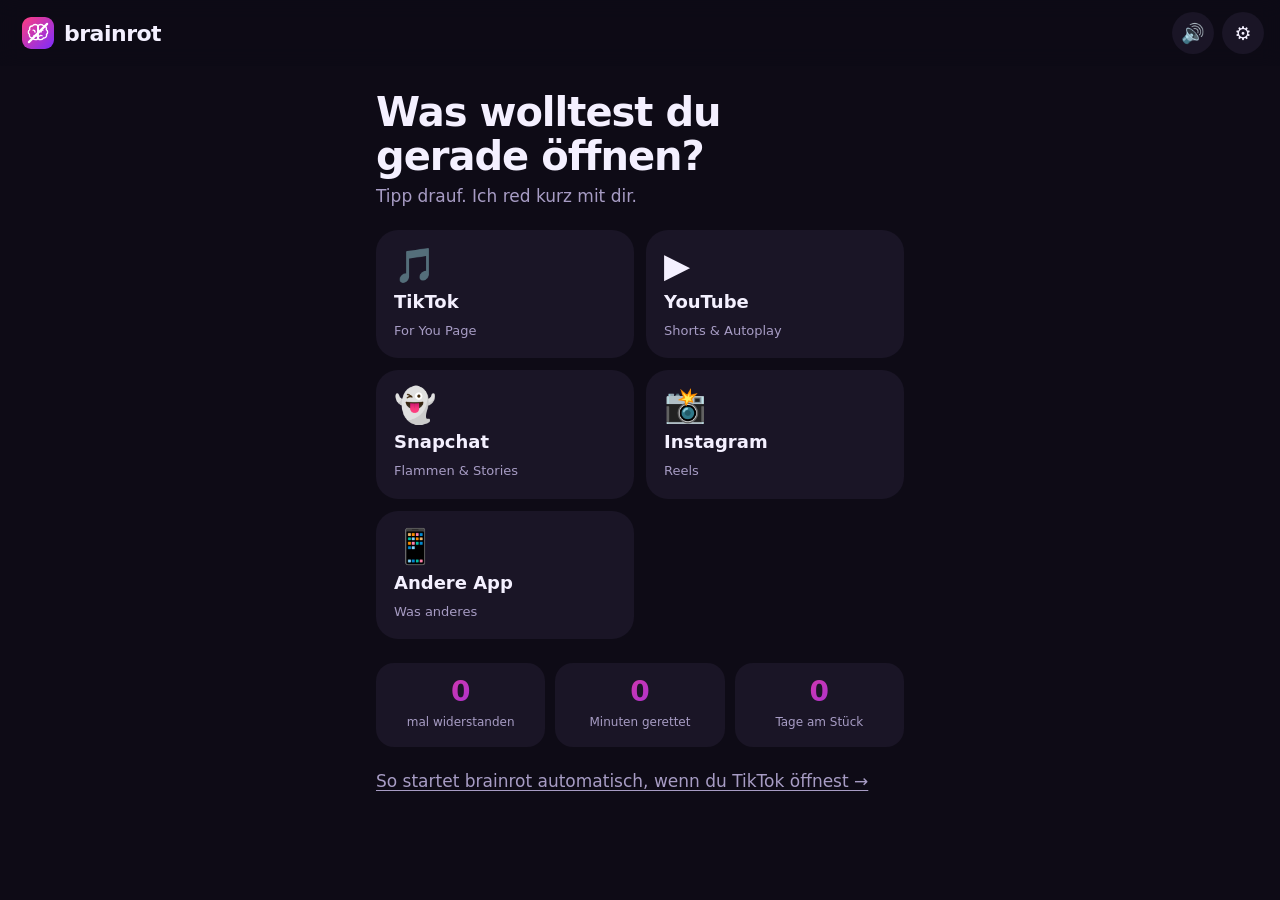
==== brainrot/index.html @ 264e48b2 "brainrot: Web-App, die einen aus TikTok, YouTube & Co. rausredet Installierbare Web-App im Ordner br" ====
<!doctype html>
<html lang="de">
<head>
  <meta charset="utf-8">
  <meta name="viewport" content="width=device-width, initial-scale=1, viewport-fit=cover">
  <title>brainrot – raus aus der App</title>
  <meta name="description" content="brainrot redet dich raus aus TikTok, YouTube, Snapchat und Instagram – bevor du eine Stunde weg bist.">
  <meta name="theme-color" content="#0e0b16">
  <meta name="apple-mobile-web-app-capable" content="yes">
  <meta name="apple-mobile-web-app-status-bar-style" content="black-translucent">
  <meta name="apple-mobile-web-app-title" content="brainrot">
  <link rel="manifest" href="manifest.webmanifest">
  <link rel="icon" href="icon.svg" type="image/svg+xml">
  <link rel="apple-touch-icon" href="icon-192.png">
  <link rel="stylesheet" href="style.css">
</head>
<body>
  <header class="kopf">
    <button class="logo" data-nav="start" aria-label="Zur Startseite">
      <img src="icon.svg" alt="" width="32" height="32"><span>brainrot</span>
    </button>
    <div class="kopf__knoepfe">
      <button class="rund" id="ton" aria-label="Stimme an/aus" title="Stimme an/aus">🔊</button>
      <button class="rund" data-nav="einrichten" aria-label="Einrichten" title="Automatisch starten">⚙️</button>
    </div>
  </header>

  <main>
    <!-- Start -->
    <section class="seite" id="start">
      <h1>Was wolltest du<br>gerade öffnen?</h1>
      <p class="leise">Tipp drauf. Ich red kurz mit dir.</p>

      <div class="apps" id="apps"></div>

      <div class="zahlen">
        <div><b id="z-siege">0</b><span>mal widerstanden</span></div>
        <div><b id="z-minuten">0</b><span>Minuten gerettet</span></div>
        <div><b id="z-serie">0</b><span>Tage am Stück</span></div>
      </div>

      <button class="link" data-nav="einrichten">So startet brainrot automatisch, wenn du TikTok öffnest →</button>
    </section>

    <!-- Gespräch -->
    <section class="seite" id="chat" hidden>
      <div class="verlauf" id="verlauf" aria-live="polite"></div>
      <div class="antworten" id="antworten"></div>
    </section>

    <!-- Einrichten -->
    <section class="seite" id="einrichten" hidden>
      <h1>Automatisch starten</h1>
      <p>
        Eine Website darf TikTok &amp; Co. nicht selbst löschen oder sperren – das darf nur dein Handy.
        Aber du kannst dein Handy so einstellen, dass <b>brainrot jedes Mal aufgeht</b>, wenn du so eine App öffnest.
      </p>

      <h2>📱 iPhone</h2>
      <ol>
        <li>Öffne diese Seite in <b>Safari</b> → Teilen-Knopf → <b>„Zum Home-Bildschirm“</b>.</li>
        <li>Öffne die App <b>Kurzbefehle</b> → unten <b>Automation</b> → <b>+</b>.</li>
        <li>Wähle <b>App</b> → z. B. TikTok → <b>„Wird geöffnet“</b> → <b>Sofort ausführen</b>.</li>
        <li>Aktion <b>„URL öffnen“</b> hinzufügen und diesen Link einfügen:</li>
      </ol>
      <div class="links" id="links"></div>

      <h2>🤖 Android</h2>
      <ol>
        <li>Öffne diese Seite in <b>Chrome</b> → Menü ⋮ → <b>„App installieren“</b>.</li>
        <li>Einstellungen → <b>Digital Wellbeing</b> → TikTok → <b>App-Timer</b> (z. B. 15 Min).</li>
        <li>Leg brainrot auf den Platz, wo vorher TikTok war – und TikTok in einen Ordner ganz hinten.</li>
      </ol>

      <h2>🗑️ Ganz weg damit?</h2>
      <p>Der stärkste Trick: App löschen und nur noch im Browser benutzen. Das ist so nervig, dass man es viel weniger macht.</p>

      <h2>Deine Zahlen</h2>
      <button class="knopf knopf--leise" id="zuruecksetzen">Alles zurücksetzen</button>
    </section>
  </main>

  <script src="app.js"></script>
</body>
</html>
---- brainrot/style.css ----
:root {
  --bg: #0e0b16;
  --karte: #1a1526;
  --karte2: #251d36;
  --text: #f4f0ff;
  --leise: #a79cc4;
  --pink: #ff3d7f;
  --lila: #7b2cff;
  --gruen: #2ee59d;
  --verlauf: linear-gradient(135deg, var(--pink), var(--lila));
}

* { box-sizing: border-box; }
html { -webkit-text-size-adjust: 100%; }
body {
  margin: 0;
  min-height: 100dvh;
  background: var(--bg);
  color: var(--text);
  font: 17px/1.5 system-ui, -apple-system, "Segoe UI", Roboto, sans-serif;
  padding: env(safe-area-inset-top) 0 env(safe-area-inset-bottom);
}
button { font: inherit; color: inherit; cursor: pointer; border: 0; background: none; }
[hidden] { display: none !important; }

.kopf {
  position: sticky; top: 0; z-index: 5;
  display: flex; align-items: center; justify-content: space-between;
  padding: 12px 16px;
  background: rgba(14, 11, 22, .85);
  backdrop-filter: blur(10px);
}
.logo { display: flex; align-items: center; gap: 10px; font-weight: 800; font-size: 22px; letter-spacing: -.5px; }
.logo img { border-radius: 9px; }
.kopf__knoepfe { display: flex; gap: 8px; }
.rund { width: 42px; height: 42px; border-radius: 50%; background: var(--karte); font-size: 19px; }

main { max-width: 560px; margin: 0 auto; padding: 8px 16px 40px; }
h1 { font-size: clamp(30px, 8vw, 40px); line-height: 1.1; letter-spacing: -1px; margin: 16px 0 6px; }
h2 { font-size: 20px; margin: 28px 0 8px; }
.leise { color: var(--leise); margin: 0 0 20px; }
ol { padding-left: 22px; } li { margin: 6px 0; }

/* App-Kacheln */
.apps { display: grid; grid-template-columns: repeat(2, 1fr); gap: 12px; }
.app {
  display: flex; flex-direction: column; align-items: flex-start; gap: 6px;
  padding: 18px; border-radius: 22px; background: var(--karte);
  text-align: left; transition: transform .12s;
}
.app:active { transform: scale(.96); }
.app__emoji { font-size: 34px; line-height: 1; }
.app__name { font-weight: 700; font-size: 18px; }
.app__klein { color: var(--leise); font-size: 13px; }

/* Zahlen */
.zahlen { display: grid; grid-template-columns: repeat(3, 1fr); gap: 10px; margin: 24px 0 16px; }
.zahlen div { background: var(--karte); border-radius: 18px; padding: 14px 10px; text-align: center; }
.zahlen b {
  display: block; font-size: 28px; line-height: 1.1;
  background: var(--verlauf); -webkit-background-clip: text; background-clip: text; color: transparent;
}
.zahlen span { font-size: 12px; color: var(--leise); }
.link { color: var(--leise); text-decoration: underline; text-underline-offset: 3px; padding: 6px 0; text-align: left; }

/* Gespräch */
#chat { display: flex; flex-direction: column; min-height: calc(100dvh - 90px); }
.verlauf { flex: 1; display: flex; flex-direction: column; gap: 10px; padding: 8px 0 16px; }
.blase {
  max-width: 85%; padding: 12px 16px; border-radius: 20px; animation: rein .25s ease-out;
  overflow-wrap: anywhere;
}
.blase--bot { align-self: flex-start; background: var(--karte2); border-bottom-left-radius: 6px; }
.blase--ich { align-self: flex-end; background: var(--verlauf); border-bottom-right-radius: 6px; font-weight: 600; }
.blase--tippt { display: flex; gap: 5px; padding: 16px 18px; }
.blase--tippt i { width: 8px; height: 8px; border-radius: 50%; background: var(--leise); animation: hops 1s infinite; }
.blase--tippt i:nth-child(2) { animation-delay: .15s; }
.blase--tippt i:nth-child(3) { animation-delay: .3s; }
@keyframes hops { 0%, 60%, 100% { transform: translateY(0); opacity: .5; } 30% { transform: translateY(-5px); opacity: 1; } }
@keyframes rein { from { opacity: 0; transform: translateY(8px); } }

.antworten {
  position: sticky; bottom: 0; display: flex; flex-direction: column; gap: 8px;
  padding: 12px 0 calc(12px + env(safe-area-inset-bottom));
  background: linear-gradient(transparent, var(--bg) 18px);
}
.knopf {
  width: 100%; padding: 15px 18px; border-radius: 16px;
  background: var(--karte); font-weight: 600; text-align: left;
  animation: rein .25s ease-out;
}
.knopf--gut { background: var(--gruen); color: #04130c; text-align: center; font-weight: 800; }
.knopf--leise { background: transparent; border: 1px solid var(--karte2); color: var(--leise); text-align: center; }
.knopf:disabled { opacity: .45; cursor: default; }

/* Atmen */
.atmen { align-self: center; display: grid; place-items: center; width: 220px; height: 220px; margin: 10px 0; }
.atmen__kreis {
  grid-area: 1 / 1; width: 90px; height: 90px; border-radius: 50%;
  background: var(--verlauf); opacity: .85; transition: transform 4s ease-in-out;
}
.atmen__kreis.gross { transform: scale(2.3); }
.atmen__text { grid-area: 1 / 1; font-weight: 800; font-size: 20px; z-index: 1; }

/* Einrichten */
.links { display: flex; flex-direction: column; gap: 8px; margin: 8px 0; }
.kopierzeile { display: flex; gap: 8px; align-items: center; background: var(--karte); padding: 10px 12px; border-radius: 14px; }
.kopierzeile code { flex: 1; font-size: 13px; color: var(--leise); overflow-wrap: anywhere; }
.kopierzeile button { padding: 6px 12px; border-radius: 10px; background: var(--karte2); font-size: 14px; white-space: nowrap; }

.konfetti { position: fixed; top: -20px; font-size: 26px; pointer-events: none; animation: fall 2.2s linear forwards; z-index: 10; }
@keyframes fall { to { transform: translateY(110vh) rotate(540deg); } }

@media (prefers-reduced-motion: reduce) {
  *, *::before, *::after { animation: none !important; transition: none !important; }
}
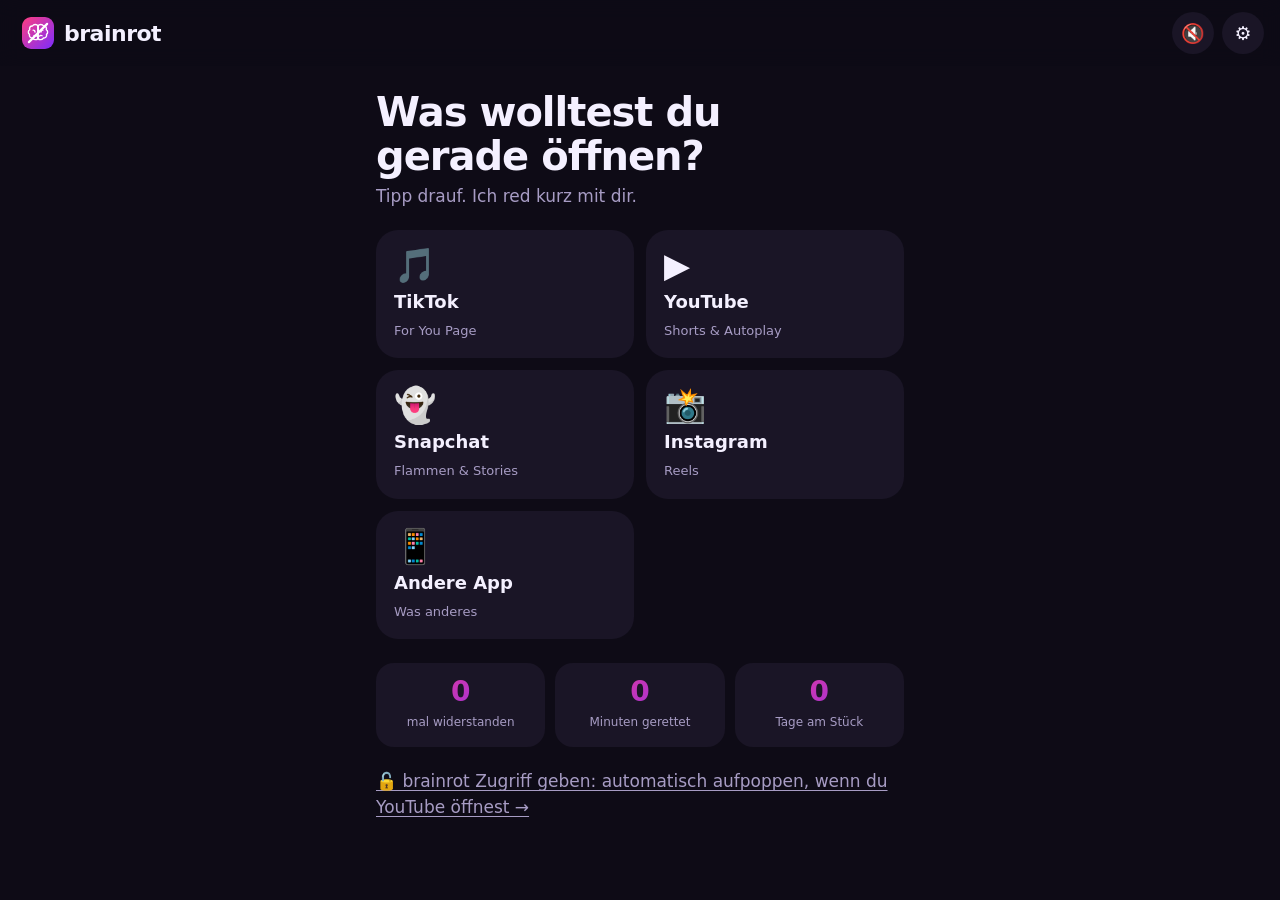
==== commit 58f7a303: "brainrot: selbst zurueckschreiben, Claude antwortet, Aufpoppen per Kurzbefehl Chat mit Eingabefeld u" ====
--- a/brainrot/index.html
+++ b/brainrot/index.html
@@ -39,41 +39,47 @@
         <div><b id="z-serie">0</b><span>Tage am Stück</span></div>
       </div>
 
-      <button class="link" data-nav="einrichten">So startet brainrot automatisch, wenn du TikTok öffnest →</button>
+      <button class="link" data-nav="einrichten">🔓 brainrot Zugriff geben: automatisch aufpoppen, wenn du YouTube öffnest →</button>
     </section>
 
     <!-- Gespräch -->
     <section class="seite" id="chat" hidden>
       <div class="verlauf" id="verlauf" aria-live="polite"></div>
-      <div class="antworten" id="antworten"></div>
+      <div class="unten">
+        <div class="antworten" id="antworten"></div>
+        <form class="eingabe" id="eingabe" hidden>
+          <input id="eingabe-text" type="text" autocomplete="off" enterkeyhint="send" maxlength="300"
+                 placeholder="Schreib zurück …" aria-label="Deine Antwort">
+          <button type="submit" aria-label="Senden">➤</button>
+        </form>
+      </div>
     </section>
 
     <!-- Einrichten -->
     <section class="seite" id="einrichten" hidden>
-      <h1>Automatisch starten</h1>
+      <h1>brainrot Zugriff geben</h1>
       <p>
-        Eine Website darf TikTok &amp; Co. nicht selbst löschen oder sperren – das darf nur dein Handy.
-        Aber du kannst dein Handy so einstellen, dass <b>brainrot jedes Mal aufgeht</b>, wenn du so eine App öffnest.
+        Damit brainrot <b>automatisch aufpoppt</b>, wenn du YouTube, TikTok &amp; Co. öffnest,
+        gibst du ihm auf dem iPhone über die App <b>Kurzbefehle</b> Zugriff. Das dauert 2 Minuten pro App.
       </p>
 
-      <h2>📱 iPhone</h2>
-      <ol>
-        <li>Öffne diese Seite in <b>Safari</b> → Teilen-Knopf → <b>„Zum Home-Bildschirm“</b>.</li>
-        <li>Öffne die App <b>Kurzbefehle</b> → unten <b>Automation</b> → <b>+</b>.</li>
-        <li>Wähle <b>App</b> → z. B. TikTok → <b>„Wird geöffnet“</b> → <b>Sofort ausführen</b>.</li>
-        <li>Aktion <b>„URL öffnen“</b> hinzufügen und diesen Link einfügen:</li>
+      <h2>📱 iPhone – Schritt für Schritt</h2>
+      <ol class="schritte">
+        <li>Öffne die App <b>Kurzbefehle</b> (ist schon auf jedem iPhone).</li>
+        <li>Unten auf <b>Automation</b> tippen → oben rechts <b>+</b>.</li>
+        <li><b>App</b> auswählen → bei „App“ auf <b>Auswählen</b> → <b>YouTube</b> anhaken → <b>Fertig</b>.</li>
+        <li>Nur <b>„Wird geöffnet“</b> anlassen und <b>„Sofort ausführen“</b> wählen → <b>Weiter</b>.</li>
+        <li><b>Neue leere Automation</b> → <b>Aktion hinzufügen</b> → nach <b>„URL öffnen“</b> suchen.</li>
+        <li>Den passenden Link unten kopieren und bei „URL“ einfügen → <b>Fertig</b>.</li>
       </ol>
       <div class="links" id="links"></div>
+      <p class="leise">Für TikTok, Snapchat und Instagram einfach nochmal mit dem jeweiligen Link. Ab jetzt geht brainrot jedes Mal auf, wenn du die App öffnest, und redet mit dir.</p>
 
-      <h2>🤖 Android</h2>
-      <ol>
-        <li>Öffne diese Seite in <b>Chrome</b> → Menü ⋮ → <b>„App installieren“</b>.</li>
-        <li>Einstellungen → <b>Digital Wellbeing</b> → TikTok → <b>App-Timer</b> (z. B. 15 Min).</li>
-        <li>Leg brainrot auf den Platz, wo vorher TikTok war – und TikTok in einen Ordner ganz hinten.</li>
-      </ol>
+      <h2>🔒 Noch strenger</h2>
+      <p>Einstellungen → <b>Bildschirmzeit</b> → <b>App-Limits</b> → YouTube → z. B. 15 Minuten am Tag → <b>„Am Ende des Limits blockieren“</b> an. Danach sperrt das iPhone die App wirklich.</p>
 
-      <h2>🗑️ Ganz weg damit?</h2>
-      <p>Der stärkste Trick: App löschen und nur noch im Browser benutzen. Das ist so nervig, dass man es viel weniger macht.</p>
+      <h2>Warum nicht direkt in der App?</h2>
+      <p class="leise">Apple lässt keine normale App oder Website andere Apps sperren. Kurzbefehle und Bildschirmzeit sind die zwei Wege, die Apple selbst erlaubt.</p>
 
       <h2>Deine Zahlen</h2>
       <button class="knopf knopf--leise" id="zuruecksetzen">Alles zurücksetzen</button>
--- a/brainrot/style.css
+++ b/brainrot/style.css
@@ -79,11 +79,33 @@
 @keyframes hops { 0%, 60%, 100% { transform: translateY(0); opacity: .5; } 30% { transform: translateY(-5px); opacity: 1; } }
 @keyframes rein { from { opacity: 0; transform: translateY(8px); } }
 
-.antworten {
-  position: sticky; bottom: 0; display: flex; flex-direction: column; gap: 8px;
+.unten {
+  position: sticky; bottom: 0; display: flex; flex-direction: column; gap: 10px;
   padding: 12px 0 calc(12px + env(safe-area-inset-bottom));
   background: linear-gradient(transparent, var(--bg) 18px);
 }
+.antworten { display: flex; flex-direction: column; gap: 8px; }
+.antworten:empty { display: none; }
+.chips { display: flex; flex-wrap: wrap; gap: 6px; }
+.chip {
+  padding: 8px 12px; border-radius: 999px; background: var(--karte);
+  border: 1px solid var(--karte2); font-size: 14px; animation: rein .25s ease-out;
+}
+.reihe { display: grid; grid-template-columns: 2fr 1fr; gap: 8px; }
+.reihe .knopf { padding: 13px 10px; }
+.eingabe { display: flex; gap: 8px; }
+.eingabe input {
+  flex: 1; min-width: 0; padding: 13px 16px; border-radius: 999px;
+  border: 1px solid var(--karte2); background: var(--karte); color: var(--text);
+  font: inherit; font-size: 16px; outline: none;
+}
+.eingabe input:focus { border-color: var(--pink); }
+.eingabe button {
+  width: 48px; height: 48px; flex: none; border-radius: 50%;
+  background: var(--verlauf); font-size: 18px; font-weight: 800;
+}
+.schritte li { margin: 8px 0; }
+:focus-visible { outline: 2px solid var(--pink); outline-offset: 2px; }
 .knopf {
   width: 100%; padding: 15px 18px; border-radius: 16px;
   background: var(--karte); font-weight: 600; text-align: left;
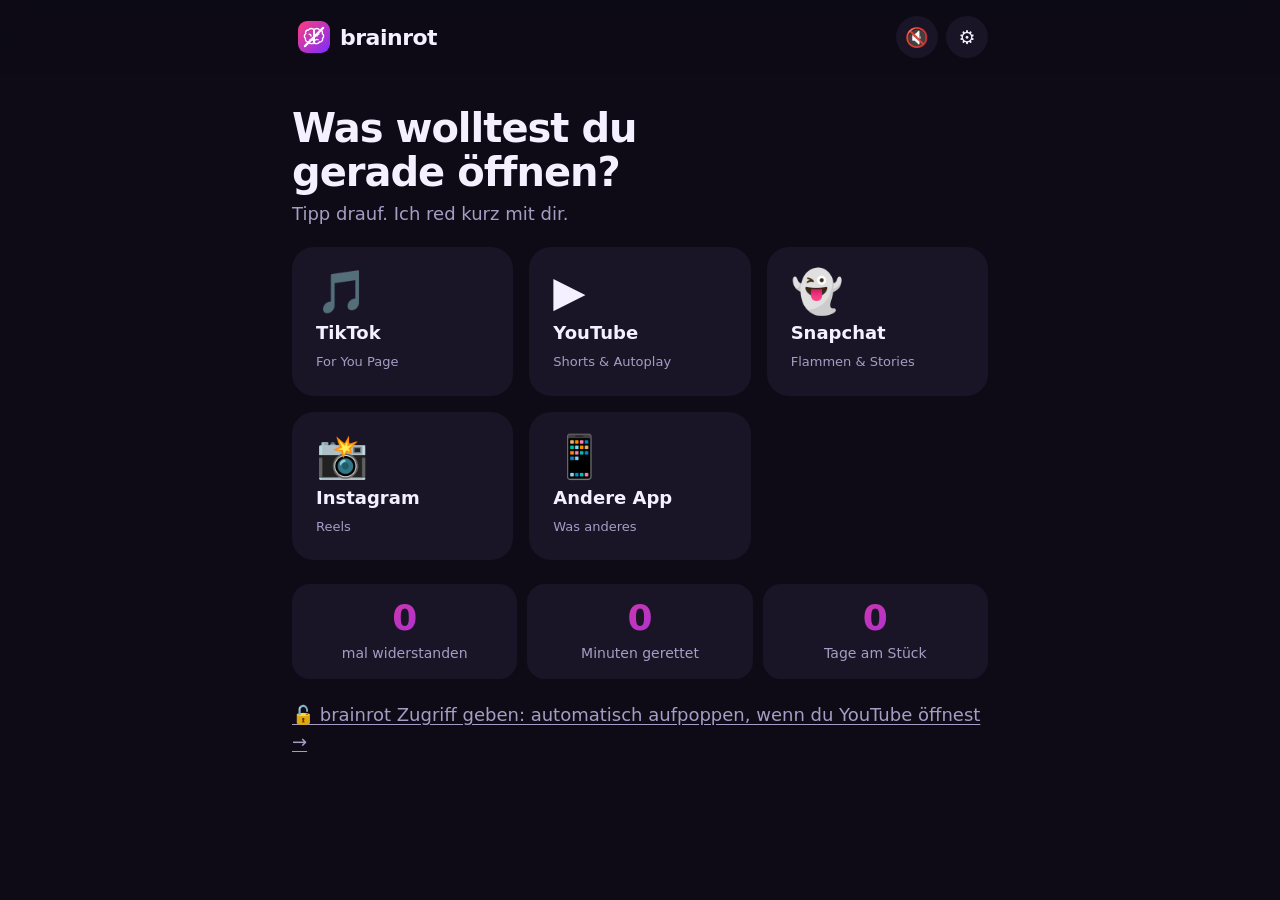
==== commit 9a87ad04: "brainrot: iPad-Ansicht und Anleitung fuer iPad Groessere Schrift, drei Spalten und breiterer Chat ab" ====
--- a/brainrot/index.html
+++ b/brainrot/index.html
@@ -60,12 +60,13 @@
       <h1>brainrot Zugriff geben</h1>
       <p>
         Damit brainrot <b>automatisch aufpoppt</b>, wenn du YouTube, TikTok &amp; Co. öffnest,
-        gibst du ihm auf dem iPhone über die App <b>Kurzbefehle</b> Zugriff. Das dauert 2 Minuten pro App.
+        gibst du ihm auf dem iPhone oder iPad über die App <b>Kurzbefehle</b> Zugriff. Das dauert 2 Minuten pro App.
       </p>
 
-      <h2>📱 iPhone – Schritt für Schritt</h2>
+      <h2>📱 iPhone &amp; iPad – Schritt für Schritt</h2>
+      <p class="leise">Auf dem iPad geht alles genau gleich. Fehlt dort die App Kurzbefehle, lad sie kostenlos aus dem App Store.</p>
       <ol class="schritte">
-        <li>Öffne die App <b>Kurzbefehle</b> (ist schon auf jedem iPhone).</li>
+        <li>Öffne die App <b>Kurzbefehle</b>.</li>
         <li>Unten auf <b>Automation</b> tippen → oben rechts <b>+</b>.</li>
         <li><b>App</b> auswählen → bei „App“ auf <b>Auswählen</b> → <b>YouTube</b> anhaken → <b>Fertig</b>.</li>
         <li>Nur <b>„Wird geöffnet“</b> anlassen und <b>„Sofort ausführen“</b> wählen → <b>Weiter</b>.</li>
@@ -76,10 +77,10 @@
       <p class="leise">Für TikTok, Snapchat und Instagram einfach nochmal mit dem jeweiligen Link. Ab jetzt geht brainrot jedes Mal auf, wenn du die App öffnest, und redet mit dir.</p>
 
       <h2>🔒 Noch strenger</h2>
-      <p>Einstellungen → <b>Bildschirmzeit</b> → <b>App-Limits</b> → YouTube → z. B. 15 Minuten am Tag → <b>„Am Ende des Limits blockieren“</b> an. Danach sperrt das iPhone die App wirklich.</p>
+      <p>Einstellungen → <b>Bildschirmzeit</b> → <b>App-Limits</b> → YouTube → z. B. 15 Minuten am Tag → <b>„Am Ende des Limits blockieren“</b> an. Danach sperrt das iPhone oder iPad die App wirklich. Tipp: Lass einen Elternteil den Bildschirmzeit-Code festlegen, dann kannst du nicht schummeln. 😉</p>
 
       <h2>Warum nicht direkt in der App?</h2>
-      <p class="leise">Apple lässt keine normale App oder Website andere Apps sperren. Kurzbefehle und Bildschirmzeit sind die zwei Wege, die Apple selbst erlaubt.</p>
+      <p class="leise">Apple lässt auf iPhone und iPad keine normale App oder Website andere Apps sperren. Kurzbefehle und Bildschirmzeit sind die zwei Wege, die Apple selbst erlaubt.</p>
 
       <h2>Deine Zahlen</h2>
       <button class="knopf knopf--leise" id="zuruecksetzen">Alles zurücksetzen</button>
--- a/brainrot/style.css
+++ b/brainrot/style.css
@@ -133,6 +133,19 @@
 .konfetti { position: fixed; top: -20px; font-size: 26px; pointer-events: none; animation: fall 2.2s linear forwards; z-index: 10; }
 @keyframes fall { to { transform: translateY(110vh) rotate(540deg); } }
 
+/* iPad und größere Bildschirme */
+@media (min-width: 700px) {
+  body { font-size: 18px; }
+  main { max-width: 760px; padding: 16px 32px 48px; }
+  .kopf { padding: 16px max(32px, calc((100% - 760px) / 2 + 32px)); }
+  .apps { grid-template-columns: repeat(3, 1fr); gap: 16px; }
+  .app { padding: 24px; }
+  .app__emoji { font-size: 42px; }
+  .zahlen b { font-size: 36px; }
+  .zahlen span { font-size: 14px; }
+  .blase { max-width: 70%; }
+}
+
 @media (prefers-reduced-motion: reduce) {
   *, *::before, *::after { animation: none !important; transition: none !important; }
 }
